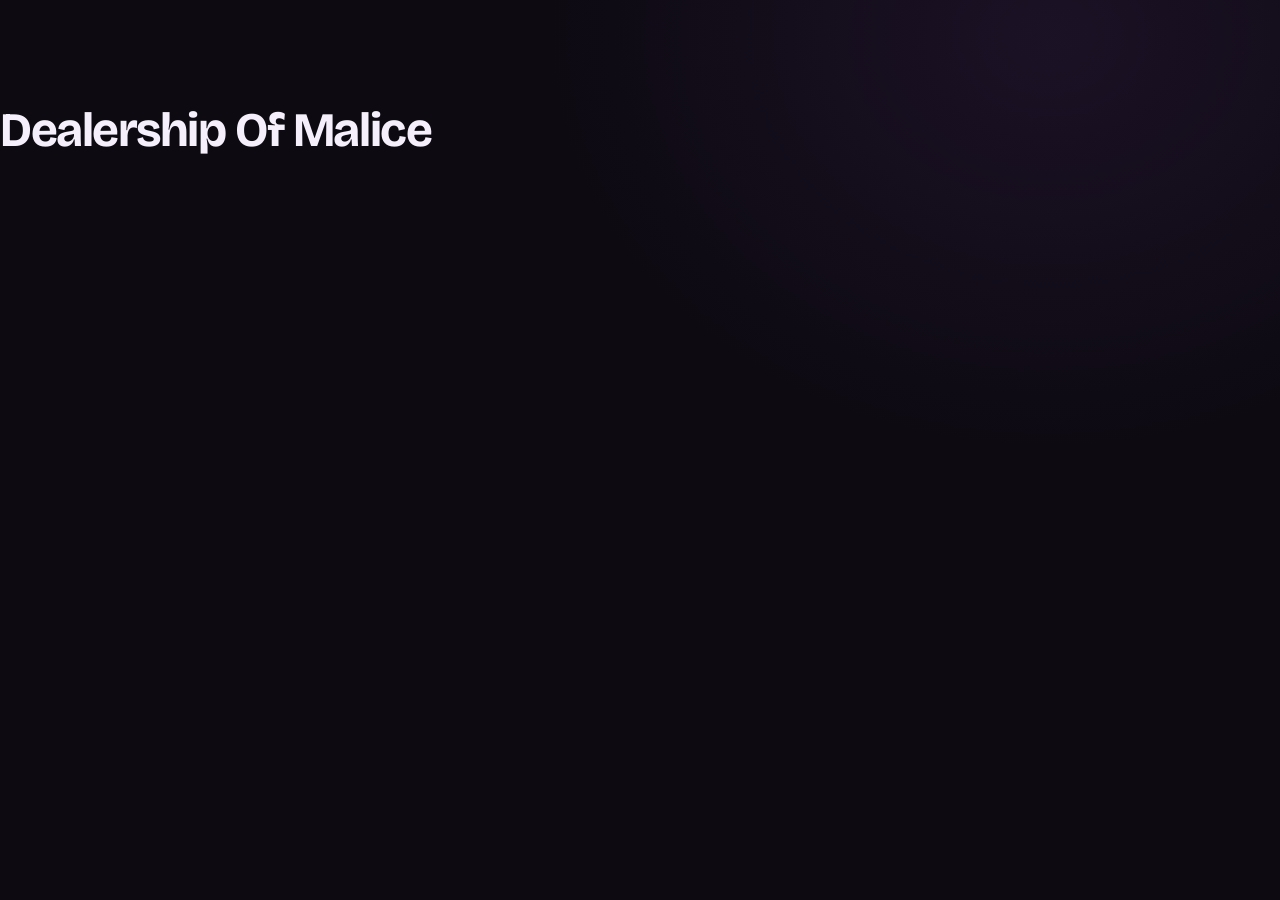
==== project1.html @ 8e828992 "working on adding separate page for each project" ====
<!DOCTYPE html>
<html lang="en">
<head>
    <meta charset="utf-8">
    <meta name="viewport" content="width=device-width, initial-scale=1">
    <title>Project Of Alexandr Vdovicenco | Game Developer</title>
    <meta name="description" content="Portfolio of Alexandr Vdovicenco, a London-based game developer specialising in Unity and C#. View my latest indie game projects and programming work.">
    <link rel="icon" href="favicon.png">

    <link rel="preconnect" href="https://fonts.googleapis.com">
    <link rel="preconnect" href="https://fonts.gstatic.com" crossorigin>
    <link href="https://fonts.googleapis.com/css2?family=Bricolage+Grotesque:wght@500;700&family=Figtree:wght@400;600&display=swap" rel="stylesheet">

    <link rel="stylesheet" href="style.css">
</head>

    <body>
        <section class="hero">
            <h1>Dealership Of Malice</h1>
        </section>
    </body>

</html>
---- style.css ----
:root {
  --bg: #0d0a12;
  --surface: #171321;
  --line: #38294b;
  --text: #f4effa;
  --muted: #b4a9c5;
  --accent: #bd79ff;
  --accent-bright: #ddb8ff;
  --accent-glow: rgba(189, 121, 255, 0.32);

  --logo-bg: #eef1f7;

  --page: 1120px;

  --font-heading: "Bricolage Grotesque", system-ui, sans-serif;
  --font-body: "Figtree", system-ui, sans-serif;
}

/* Basics */
* { box-sizing: border-box; }

html { scroll-behavior: smooth; }

body {
  margin: 0;
  background:
    radial-gradient(ellipse at 82% 4%, rgba(132, 73, 180, 0.12), transparent 34%),
    var(--bg);
  background-attachment: fixed;
  color: var(--text);
  font-family: var(--font-body);
  font-size: 1.125rem;
  line-height: 1.65;
}

a {
  color: var(--accent-bright);
  text-decoration-thickness: 1px;
  text-underline-offset: 4px;
  transition: color 180ms ease, text-shadow 180ms ease, background-color 180ms ease;
}

a:hover {
  color: var(--accent-bright);
  text-shadow: 0 0 9px var(--accent-glow), 0 0 18px rgba(189, 121, 255, 0.18);
}

a:focus-visible {
  outline: 3px solid var(--accent-bright);
  outline-offset: 3px;
  border-radius: 4px;
}

/* Top bar */
.top {
  display: flex;
  flex-wrap: wrap;
  justify-content: space-between;
  align-items: center;
  gap: 12px 24px;
  max-width: var(--page);
  margin: 0 auto;
  padding: 24px 24px 0;
}

.logo {
  font-family: var(--font-heading);
  font-weight: 700;
  color: var(--text);
  text-decoration: none;
}

.top nav { display: flex; flex-wrap: wrap; gap: 12px 20px; }

.top nav a {
  position: relative;
  color: var(--muted);
  text-decoration: none;
  transition: color 180ms ease, text-shadow 180ms ease;
}

.top nav a::after {
  content: "";
  position: absolute;
  left: 0;
  right: 0;
  bottom: -5px;
  height: 2px;
  background: var(--accent);
  box-shadow: 0 0 8px var(--accent-glow);
  transform: scaleX(0);
  transform-origin: left;
  transition: transform 180ms ease;
}

.top nav a:hover { color: var(--accent-bright); }
.top nav a:hover::after { transform: scaleX(1); }

/* Page layout */
main {
  max-width: var(--page);
  margin: 0 auto;
  padding: 0 24px;
}

section { padding: 56px 0 0; }

p { max-width: 60ch; margin: 0 0 1rem; }

h2 {
  font-family: var(--font-heading);
  font-size: 1.6rem;
  margin: 0 0 16px;
}

/* Boxes with rounded corners */
.card {
  background: linear-gradient(145deg, rgba(30, 24, 43, 0.96), rgba(20, 16, 29, 0.98));
  border: 1px solid var(--line);
  border-radius: 16px;
  padding: 28px;
  box-shadow: 0 12px 32px rgba(0, 0, 0, 0.16);
  transition: border-color 180ms ease, box-shadow 180ms ease, transform 180ms ease;
}

.card:hover {
  border-color: rgba(189, 121, 255, 0.58);
  box-shadow: 0 14px 36px rgba(0, 0, 0, 0.22), 0 0 20px rgba(139, 76, 190, 0.09);
  transform: translateY(-2px);
}

.card p:last-child { margin-bottom: 0; }

.card h3 {
  font-family: var(--font-heading);
  font-size: 1.15rem;
  margin: 28px 0 14px;
}

/* About and Skills: two columns on wide screens, stacked on phones */
.duo {
  display: grid;
  grid-template-columns: 1fr;
  column-gap: 24px;
}

@media (min-width: 860px) {
  .duo { grid-template-columns: 1fr 1fr; }
}

/* Hero */
.hero { padding-top: 12vh; }

.hero h1 {
  font-family: var(--font-heading);
  font-weight: 700;
  font-size: clamp(1.5rem, 5.5vw, 3rem); /* original to use if looks wrong clamp(3rem, 11vw, 6.5rem);*/
  line-height: 0.95;
  letter-spacing: -0.03em;
  margin: 0 0 28px;
}

.role {
  font-family: var(--font-heading);
  font-size: 1.6rem;
  color: var(--accent-bright);
  margin-bottom: 4px;
  text-shadow: 0 0 16px rgba(189, 121, 255, 0.16);
}

.place { color: var(--muted); }

/* Skills */
.skills {
  list-style: none;
  padding: 0;
  margin: 0;
  display: flex;
  flex-wrap: wrap;
  gap: 10px;
}

.skills li {
  border: 1px solid var(--line);
  border-radius: 8px;
  padding: 6px 16px;
  background: rgba(13, 10, 18, 0.28);
  transition: color 180ms ease, border-color 180ms ease, background-color 180ms ease, box-shadow 180ms ease;
}

.skills li:hover {
  color: var(--accent-bright);
  border-color: var(--accent);
  background: rgba(189, 121, 255, 0.09);
  box-shadow: 0 0 13px rgba(189, 121, 255, 0.12);
}

/* Software with logos */
.software {
  list-style: none;
  padding: 0;
  margin: 0;
  display: flex;
  flex-direction: column;
  gap: 12px;
}

.software li {
  display: flex;
  align-items: center;
  gap: 14px;
}

.logo-tile {
  display: flex;
  align-items: center;
  justify-content: center;
  width: 44px;
  height: 44px;
  padding: 7px;
  background: var(--logo-bg);
  border-radius: 10px;
  flex-shrink: 0;
}

.logo-tile img {
  max-width: 100%;
  max-height: 100%;
  object-fit: contain;
}

/* Projects */
.project {
  margin-top: 40px;
  padding-top: 40px;
  border-top: 1px solid var(--line);
}

.project h3 {
  font-family: var(--font-heading);
  font-size: 1.8rem;
  margin: 0 0 12px;
}

/* Tags such as Engine: Unity */
.meta {
  list-style: none;
  padding: 0;
  margin: 0 0 20px;
  display: flex;
  flex-wrap: wrap;
  gap: 8px;
}

.meta li {
  border: 1px solid var(--line);
  border-radius: 999px;
  padding: 2px 14px;
  font-size: 0.95rem;
  background: rgba(23, 19, 33, 0.65);
  transition: color 180ms ease, border-color 180ms ease, box-shadow 180ms ease;
}

.meta li:hover {
  color: var(--accent-bright);
  border-color: var(--accent);
  box-shadow: 0 0 12px rgba(189, 121, 255, 0.10);
}

.meta span { color: var(--muted); margin-right: 4px; }

/* Video: keeps a 16:9 shape on every screen size */
.video {
  aspect-ratio: 16 / 9;
  background: var(--surface);
  border: 1px solid var(--line);
  border-radius: 16px;
  overflow: hidden;
  margin-bottom: 20px;
  transition: border-color 180ms ease, box-shadow 180ms ease;
}

/* The link and image fill the 16:9 video area. "contain" shows the whole image. */
.video-link {
  position: relative;
  display: block;
  width: 100%;
  height: 100%;
}

.video-link img {
  display: block;
  width: 100%;
  height: 100%;
  object-fit: contain;
  transition: transform 280ms ease, filter 280ms ease;
}

.video-link:hover img {
  transform: scale(1.015);
  filter: brightness(0.84);
}

.video:focus-within {
  border-color: rgba(189, 121, 255, 0.65);
  box-shadow: 0 0 22px rgba(189, 121, 255, 0.12);
}

.video-link-label {
  position: absolute;
  right: 16px;
  bottom: 16px;
  padding: 7px 12px;
  border-radius: 8px;
  background: rgba(13, 10, 18, 0.88);
  border: 1px solid rgba(221, 184, 255, 0.32);
  color: var(--accent-bright);
  font-size: 0.9rem;
  line-height: 1.3;
  transition: color 180ms ease, background-color 180ms ease, border-color 180ms ease, box-shadow 180ms ease;
}

.video-link:hover .video-link-label {
  background: var(--accent);
  border-color: var(--accent-bright);
  color: #160d20;
  box-shadow: 0 0 16px var(--accent-glow);
}

.video-empty {
  height: 100%;
  display: flex;
  align-items: center;
  justify-content: center;
  color: var(--muted);
}

/* Project info: role and overview sit side by side; technical overview spans below */
.info {
  display: grid;
  grid-template-columns: 1fr;
  gap: 16px;
}

@media (min-width: 860px) {
  .info { grid-template-columns: 1fr 1fr; }
}

.box--technical {
  grid-column: 1 / -1;
}

.box {
  background: linear-gradient(145deg, rgba(30, 24, 43, 0.96), rgba(20, 16, 29, 0.98));
  border: 1px solid var(--line);
  border-top: 4px solid var(--accent);
  border-radius: 16px;
  padding: 22px 24px;
  transition: border-color 180ms ease, box-shadow 180ms ease, transform 180ms ease;
}

.box:hover {
  border-color: rgba(189, 121, 255, 0.58);
  border-top-color: var(--accent-bright);
  box-shadow: 0 10px 26px rgba(0, 0, 0, 0.18), 0 0 18px rgba(139, 76, 190, 0.08);
  transform: translateY(-2px);
}

.box h4 {
  font-family: var(--font-heading);
  font-size: 1.15rem;
  margin: 0 0 8px;
}

.box p {
  color: var(--muted);
  font-size: 1rem;
  margin: 0;
}

/* Contact */
.links {
  list-style: none;
  padding: 0;
  margin: 0;
  display: flex;
  flex-wrap: wrap;
  gap: 8px 24px;
}

/* Footer */
footer {
  max-width: var(--page);
  margin: 72px auto 0;
  padding: 24px;
  border-top: 1px solid var(--line);
  color: var(--muted);
  font-size: 0.95rem;
}

footer p { margin: 0; }

/* Less motion for people who prefer it */
@media (prefers-reduced-motion: reduce) {
  html { scroll-behavior: auto; }

  *, *::before, *::after {
    transition-duration: 0.01ms !important;
    animation-duration: 0.01ms !important;
    animation-iteration-count: 1 !important;
  }
}
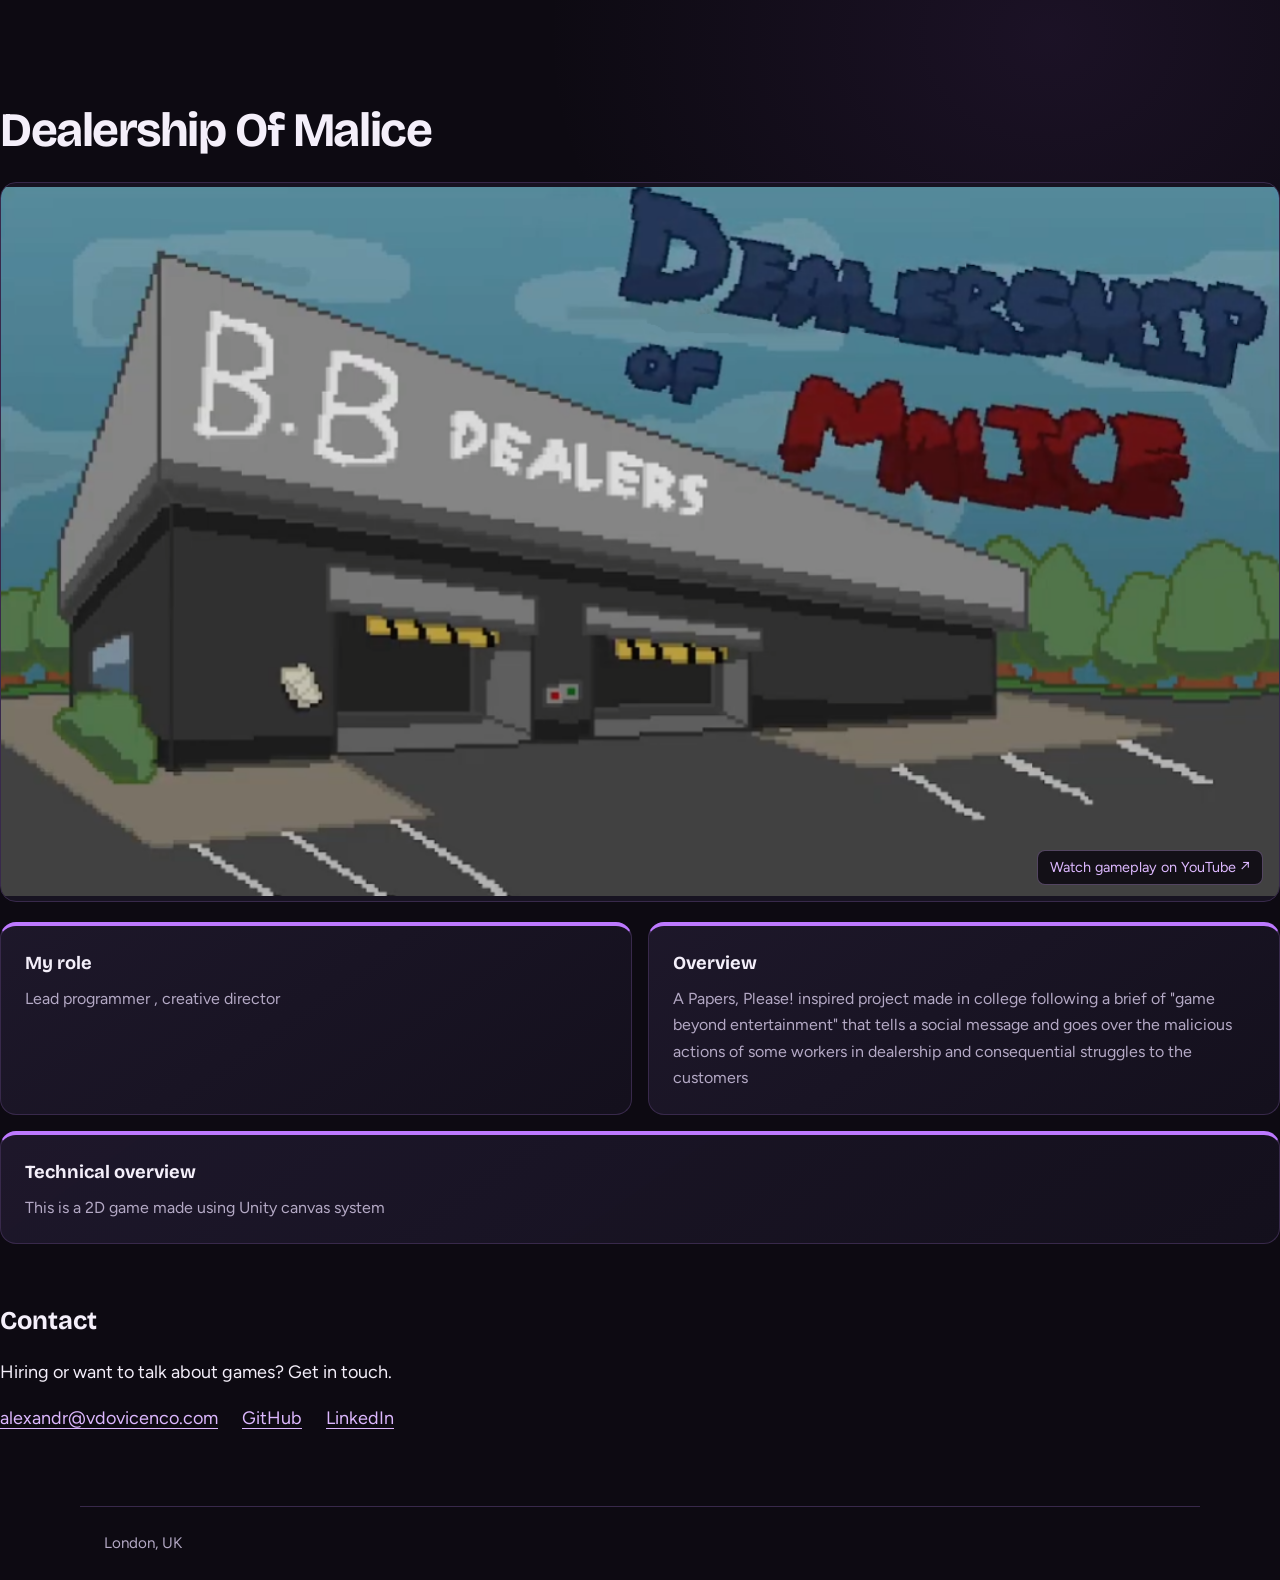
==== commit a361f70a: "working on adding project info" ====
--- a/project1.html
+++ b/project1.html
@@ -5,6 +5,7 @@
     <meta name="viewport" content="width=device-width, initial-scale=1">
     <title>Project Of Alexandr Vdovicenco | Game Developer</title>
     <meta name="description" content="Portfolio of Alexandr Vdovicenco, a London-based game developer specialising in Unity and C#. View my latest indie game projects and programming work.">
+    
     <link rel="icon" href="favicon.png">
 
     <link rel="preconnect" href="https://fonts.googleapis.com">
@@ -18,6 +19,40 @@
         <section class="hero">
             <h1>Dealership Of Malice</h1>
         </section>
+        <div class="video">
+          <a class="video-link" href="https://www.youtube.com"
+             target="_blank" rel="noopener noreferrer"
+             aria-label="Watch Dealership of Malice gameplay on YouTube">
+            <img src="DealershipOfMaliceBG.png" alt="Gameplay screenshot from Dealership of Malice">
+            <span class="video-link-label">Watch gameplay on YouTube ↗</span>
+          </a>
+        </div>
+        <div class="info">
+          <div class="box">
+            <h4>My role</h4>
+            <p>Lead programmer , creative director</p>
+          </div>
+          <div class="box">
+            <h4>Overview</h4>
+            <p>A Papers, Please! inspired project made in college following a brief of "game beyond entertainment" that tells a social message and goes over the malicious actions of some workers in dealership and consequential struggles to the customers  </p>
+          </div>
+          <div class="box box--technical"> 
+            <h4>Technical overview</h4>
+            <p>This is a 2D game made using Unity canvas system</p>
+          </div>
+        </div>
+        <section id="contact">
+      <h2>Contact</h2>
+      <p>Hiring or want to talk about games? Get in touch.</p>
+      <ul class="links">
+        <li><a href="mailto:alexandr@vdovicenco.com">alexandr@vdovicenco.com</a></li>
+        <li><a href="https://github.com/ArmedAlexandr">GitHub</a></li>
+        <li><a href="https://www.linkedin.com/in/alexandr-vdovicenco-900b4638b/">LinkedIn</a></li>
+      </ul>
+    </section>
+        <footer>
+            <p>London, UK</p>
+        </footer>
     </body>
 
 </html>
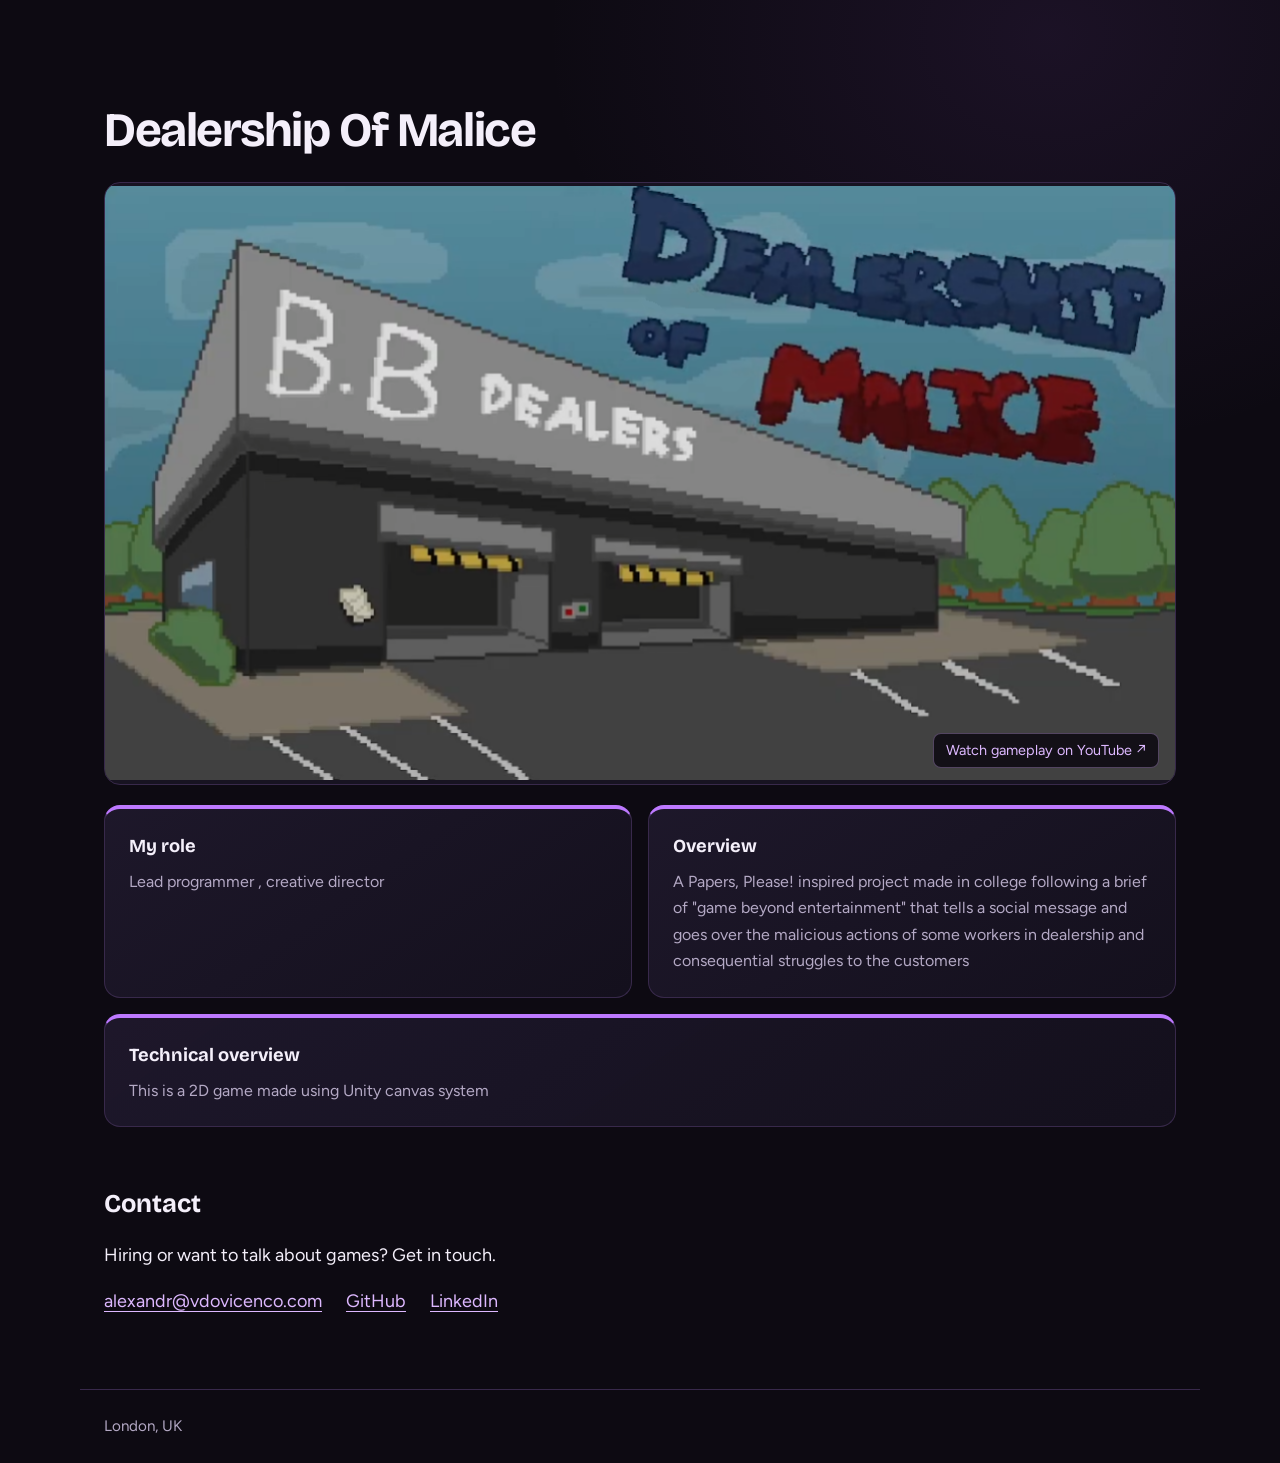
==== commit 4d16d0f5: "fixing margin, forgot to add main" ====
--- a/project1.html
+++ b/project1.html
@@ -16,43 +16,45 @@
 </head>
 
     <body>
-        <section class="hero">
-            <h1>Dealership Of Malice</h1>
-        </section>
-        <div class="video">
-          <a class="video-link" href="https://www.youtube.com"
-             target="_blank" rel="noopener noreferrer"
-             aria-label="Watch Dealership of Malice gameplay on YouTube">
-            <img src="DealershipOfMaliceBG.png" alt="Gameplay screenshot from Dealership of Malice">
-            <span class="video-link-label">Watch gameplay on YouTube ↗</span>
-          </a>
-        </div>
-        <div class="info">
-          <div class="box">
-            <h4>My role</h4>
-            <p>Lead programmer , creative director</p>
-          </div>
-          <div class="box">
-            <h4>Overview</h4>
-            <p>A Papers, Please! inspired project made in college following a brief of "game beyond entertainment" that tells a social message and goes over the malicious actions of some workers in dealership and consequential struggles to the customers  </p>
-          </div>
-          <div class="box box--technical"> 
-            <h4>Technical overview</h4>
-            <p>This is a 2D game made using Unity canvas system</p>
-          </div>
-        </div>
-        <section id="contact">
-      <h2>Contact</h2>
-      <p>Hiring or want to talk about games? Get in touch.</p>
-      <ul class="links">
-        <li><a href="mailto:alexandr@vdovicenco.com">alexandr@vdovicenco.com</a></li>
-        <li><a href="https://github.com/ArmedAlexandr">GitHub</a></li>
-        <li><a href="https://www.linkedin.com/in/alexandr-vdovicenco-900b4638b/">LinkedIn</a></li>
-      </ul>
-    </section>
+        <main>
+            <section class="hero">
+                <h1>Dealership Of Malice</h1>
+            </section>
+                <div class="video">
+                  <a class="video-link" href="https://www.youtube.com"
+                     target="_blank" rel="noopener noreferrer"
+                     aria-label="Watch Dealership of Malice gameplay on YouTube">
+                    <img src="DealershipOfMaliceBG.png" alt="Gameplay screenshot from Dealership of Malice">
+                    <span class="video-link-label">Watch gameplay on YouTube ↗</span>
+                  </a>
+                </div>
+                <div class="info">
+                  <div class="box">
+                    <h4>My role</h4>
+                    <p>Lead programmer , creative director</p>
+                  </div>
+                  <div class="box">
+                    <h4>Overview</h4>
+                    <p>A Papers, Please! inspired project made in college following a brief of "game beyond entertainment" that tells a social message and goes over the malicious actions of some workers in dealership and consequential struggles to the customers  </p>
+                  </div>
+                  <div class="box box--technical"> 
+                    <h4>Technical overview</h4>
+                    <p>This is a 2D game made using Unity canvas system</p>
+                  </div>
+                </div>
+                <section id="contact">
+              <h2>Contact</h2>
+              <p>Hiring or want to talk about games? Get in touch.</p>
+              <ul class="links">
+                <li><a href="mailto:alexandr@vdovicenco.com">alexandr@vdovicenco.com</a></li>
+                <li><a href="https://github.com/ArmedAlexandr">GitHub</a></li>
+                <li><a href="https://www.linkedin.com/in/alexandr-vdovicenco-900b4638b/">LinkedIn</a></li>
+              </ul>
+            </section>
+        </main>
         <footer>
             <p>London, UK</p>
         </footer>
     </body>
 
-</html>+</html>
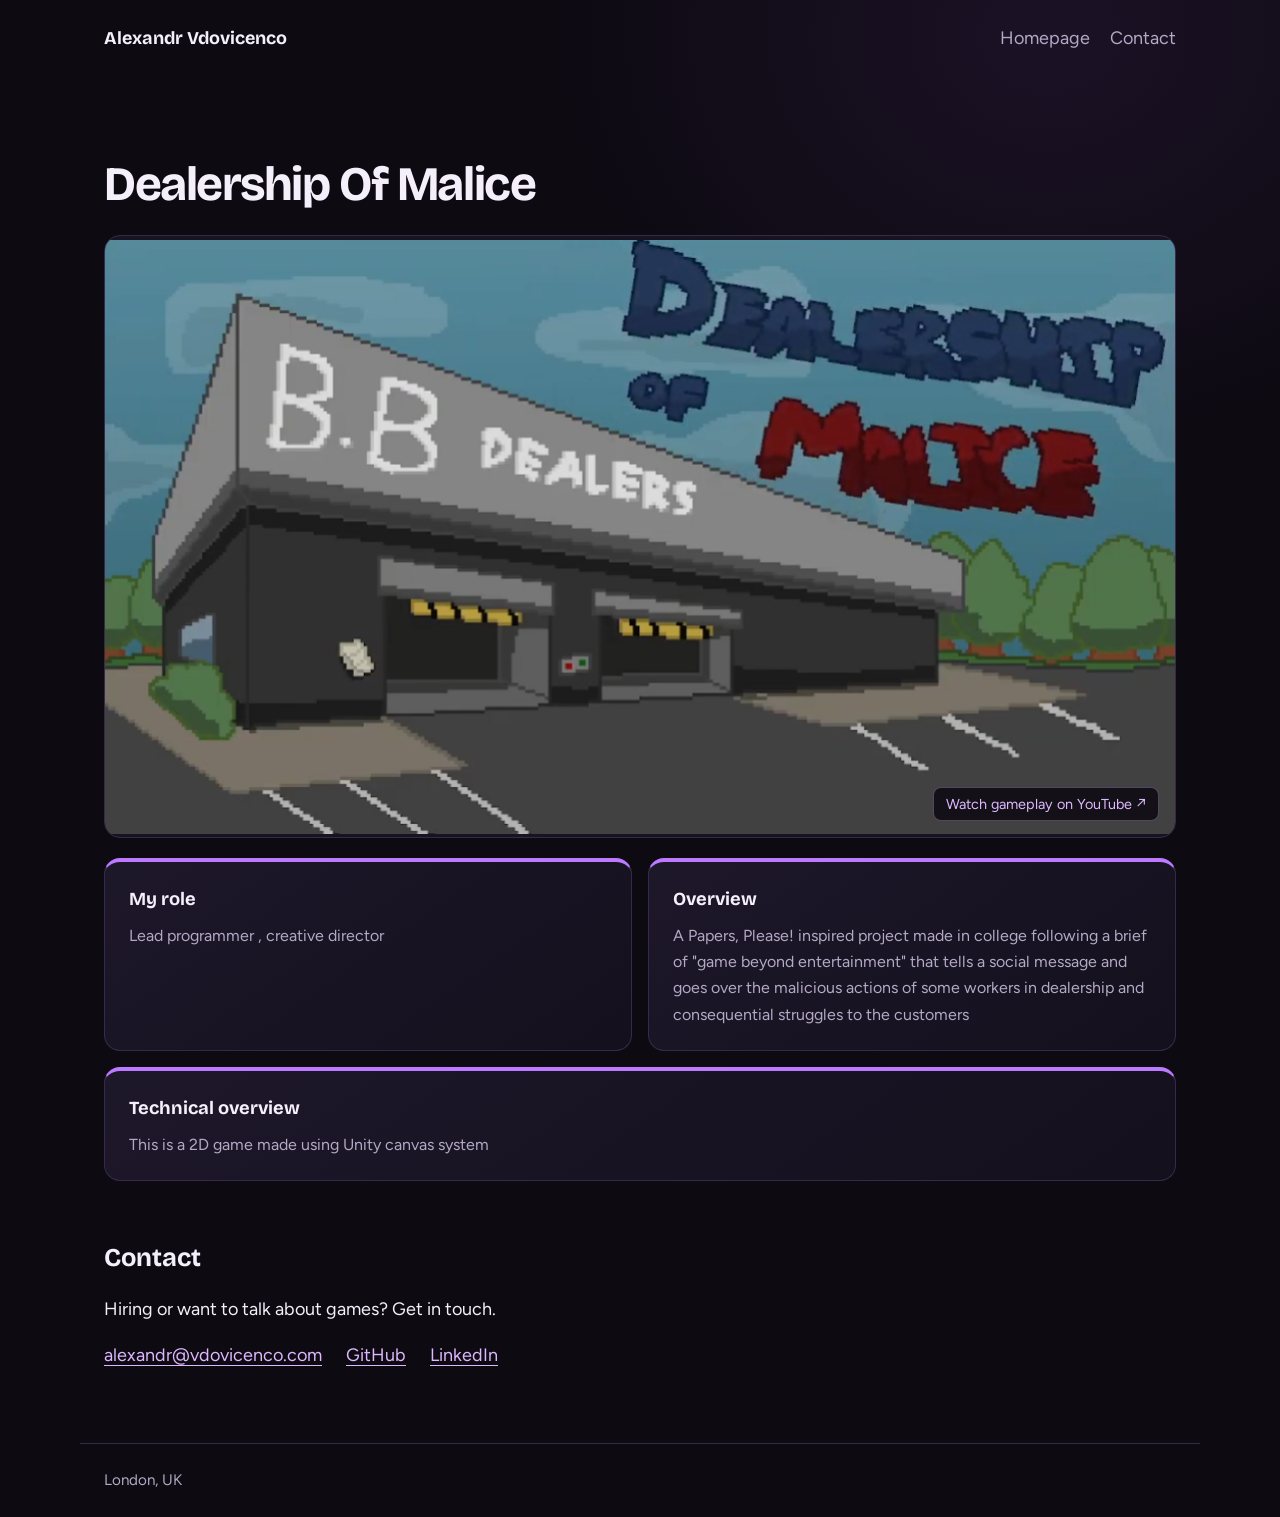
==== commit 0d63539a: "working on adding project 1 page, mostly only the information itself remaining" ====
--- a/project1.html
+++ b/project1.html
@@ -16,6 +16,15 @@
 </head>
 
     <body>
+          <header class="top">
+          <a class="logo" href="#top">Alexandr Vdovicenco</a>
+          <nav>
+            <a href="index.html">Homepage</a>
+            <a href="#contact">Contact</a>
+          </nav>
+        </header>
+
+        
         <main>
             <section class="hero">
                 <h1>Dealership Of Malice</h1>
--- a/style.css
+++ b/style.css
@@ -105,7 +105,10 @@
 
 section { padding: 56px 0 0; }
 
-p { max-width: 60ch; margin: 0 0 1rem; }
+p {
+    max-width: none !important; /* was max-width: 60ch; change back if breaking */
+    margin: 0 0 1rem;
+}
 
 h2 {
   font-family: var(--font-heading);
